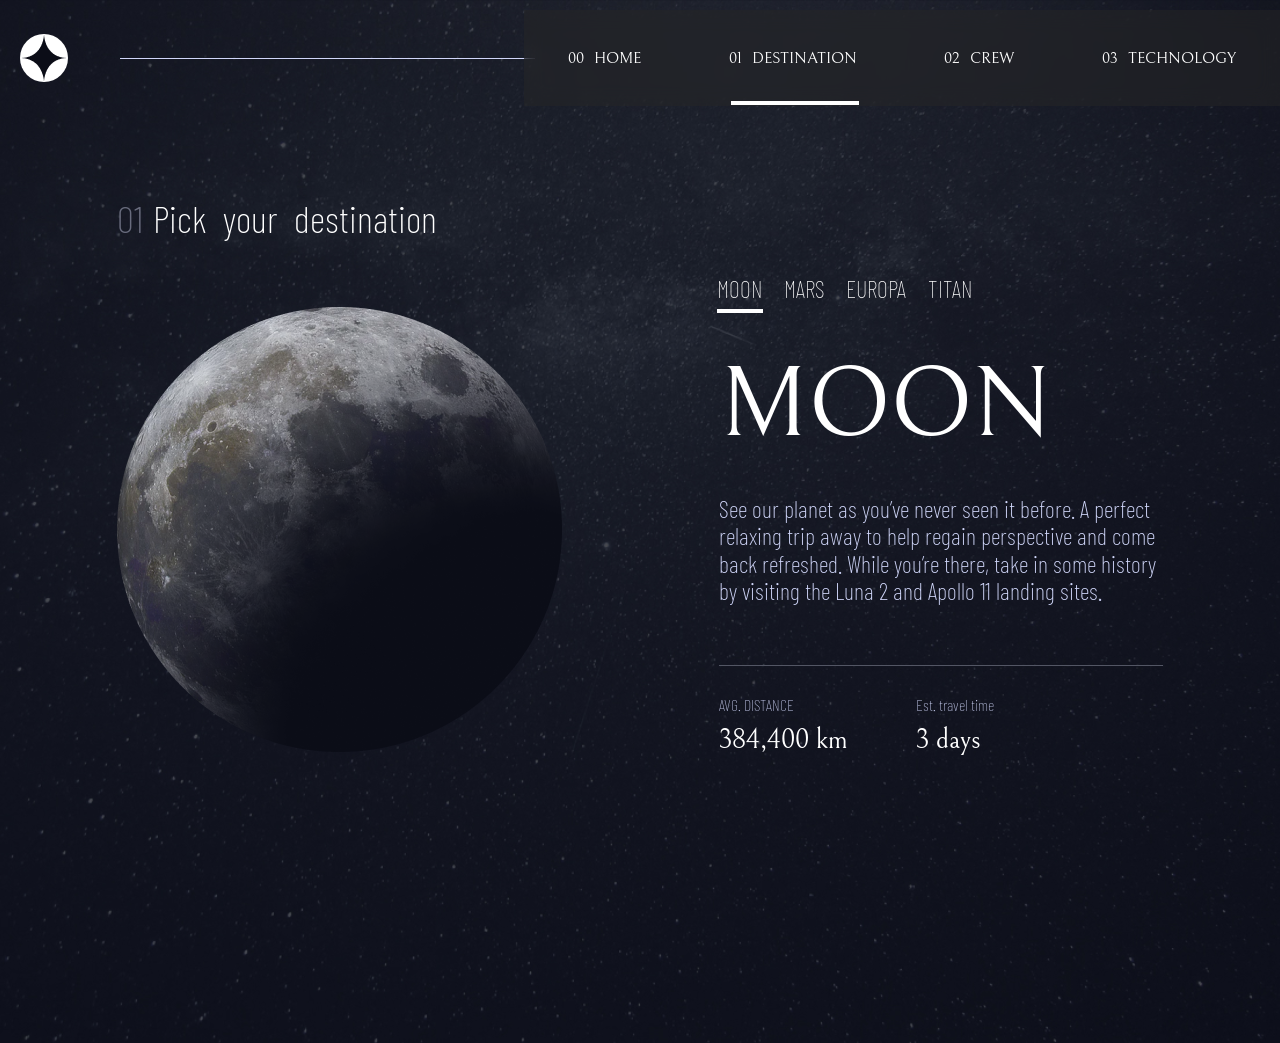
==== destination.html @ 1e0c6019 "Add files via upload" ====
<!DOCTYPE html>
<html lang="en">
<head>
    <meta charset="UTF-8">
    <meta http-equiv="X-UA-Compatible" content="IE=edge">
    <meta name="viewport" content="width=device-width, initial-scale=1.0">
    <!--main css file-->
    <link rel="stylesheet" href="styles/master.css">
    <!--normalize css file-->
    <link rel="stylesheet" href="styles/normalize.css">
    <!--fontawosme css file-->
    <link rel="stylesheet" href="styles/all.min.css"> 
    <link rel="stylesheet" href="https://cdnjs.cloudflare.com/ajax/libs/font-awesome/4.7.0/css/font-awesome.min.css">
    <!--google font-->
    <link rel="preconnect" href="https://fonts.googleapis.com">
    <link rel="preconnect" href="https://fonts.gstatic.com" crossorigin>
    <link href="https://fonts.googleapis.com/css2?family=Bellefair&display=swap" rel="stylesheet">
    <link rel="preconnect" href="https://fonts.googleapis.com">
    <link rel="preconnect" href="https://fonts.gstatic.com" crossorigin>
    <link href="https://fonts.googleapis.com/css2?family=Barlow:wght@100;200;300;400&display=swap" rel="stylesheet">
    <link rel="preconnect" href="https://fonts.googleapis.com">
    <link rel="preconnect" href="https://fonts.gstatic.com" crossorigin>
    <link href="https://fonts.googleapis.com/css2?family=Barlow+Condensed:wght@100;200;300;400;500;600;700&family=Barlow:wght@100;200;300;400&display=swap" rel="stylesheet">
    <title>Space X</title>
</head>
<body>
    <div class="landing-page destination">
        <nav>
            <div class="left-side">
                <div class="logo">
                    <div class="cricle"></div>
                    <img src="img/Path.png" alt="">
                </div>
            </div>
            <div class="midlle-side">
                <hr>
            </div>
            <div class="right-side">
                <ul>
                    <li><a  href="index.html">00 HOME</a><a class="hr" href="index.html"><hr></a></li>
                    <li><a  href="destination.html">01 DESTINATION</a><a class="hr" href="destination.html"><hr></a></li>
                    <li><a  href="crew.html"> 02 CREW</a><a class="hr" href="crew.html"><hr></a></li>
                    <li><a  href="technology.html">03 TECHNOLOGY</a><a class="hr" href="technology.html"><hr></a></li>                
                </ul>
            </div>
            <div class="icon-list">
                <a onclick="actoin2();" id="list" href="#">
                    <div class="icon"></div>
                    <div class="icon"></div>
                    <div class="icon"></div>
                </a>
            </div>
            <div class="side-lise">
                <a onclick="exit();" class="exit" href="#">&#x2715</a>
                <ul class="side-ul">
                    <li>
                        <ul class="sub-menu">
                            <li><a href="index.html">00 HOME</a></li>
                            <li><a href="destination.html">01 DESTINATION</a></li>
                            <li><a href="crew.html">02 CREW</a></li>
                            <li><a href="technology.html">03 TECHNOLOGY</a></li>
                        </ul>
                    </li>
                </ul>
                
            </div>
        </nav>
        <div class="slider-container">
            <div class="detination-navbar">
                <ul>
                    <li><a class="frist-a" data-index="1" href="#MOON">MOON</a> <a class="hr" href="#MOON"><hr></a></li>
                    <li><a class="frist-a" data-index="2" href="#MARS">MARS</a><a class="hr" href="#MARS"><hr></a></li>
                    <li><a class="frist-a" data-index="3" href="#EUROPA">EUROPA</a><a class="hr" href="#EUROPA"><hr></a></li>
                    <li><a class="frist-a" data-index="4"  href="#TITAN">TITAN</a><a class="hr" href="#TITAN"><hr></a></li>
                </ul>
            </div>
            <div class="container ">
                <div class="destination-left-side">
                    <p><span class="number">01</span>Pick your destination</p>
                    <img src="img/moon.png" alt="">
                </div>
                <div class="destination-right-side">
                    <div class="cards-container">
                        <div class="card">
                            <div class="content-box">
                                <h1>MOON</h1>
                                <p>
                                    See our planet as you’ve never seen it before.
                                    A perfect relaxing trip away to help regain
                                    perspective and come back refreshed. While you’re
                                    there, take in some history by visiting the Luna 2
                                    and Apollo 11 landing sites.
                                </p>
                            </div>
                            <div class="middle">
                                <hr class="card-hr">
                            </div>
                            <div class="number-box">
                                <div class="number-card">
                                    <p class="header">AVG. DISTANCE</p>
                                    <p class="describtion">384,400 km</p>
                                </div>
                                <div class="number-card">
                                    <p class="header">Est. travel time</p>
                                    <p class="describtion">3 days</p>
                                </div>
                            </div>
                        </div>
                    </div>
                </div>
            </div>
            <div class="container ">
                <div class="destination-left-side">
                    <p><span class="number">01</span>Pick your destination</p>
                    <img src="img/mars.png" alt="">
                </div>
                <div class="destination-right-side">
                    <div class="cards-container">
                        <div class="card">
                            <div class="content-box">
                                <h1>MARS</h1>
                                <p>
                                    Don’t forget to pack your hiking boots. You’ll 
                                    need them to tackle Olympus Mons, the tallest planetary
                                    mountain in our solar system. It’s two and a half times
                                    the size of Everest!
                                </p>
                            </div>
                            <div class="middle">
                                <hr class="card-hr">
                            </div>
                            <div class="number-box">
                                <div class="number-card">
                                    <p class="header">AVG. DISTANCE</p>
                                    <p class="describtion">225 MIL. km</p>
                                </div>
                                <div class="number-card">
                                    <p class="header">Est. travel time</p>
                                    <p class="describtion">9 months</p>
                                </div>
                            </div>
                        </div>
                    </div>
                </div>
            </div>
            <div class="container ">
                <div class="destination-left-side">
                    <p><span class="number">01</span>Pick your destination</p>
                    <img src="img/EUROPA.png" alt="">
                </div>
                <div class="destination-right-side">
                    <div class="cards-container">
                        <div class="card">
                            <div class="content-box">
                                <h1>EUROPA</h1>
                                <p>
                                    The smallest of the four Galilean moons orbiting
                                    Jupiter, Europa is a winter lover’s dream. With
                                    an icy surface, it’s perfect for a bit of ice skating,
                                    curling, hockey, or simple relaxation in your snug wintery cabin.
                                </p>
                            </div>
                            <div class="middle">
                                <hr class="card-hr">
                            </div>
                            <div class="number-box">
                                <div class="number-card">
                                    <p class="header">AVG. DISTANCE</p>
                                    <p class="describtion">628 MIL. km</p>
                                </div>
                                <div class="number-card">
                                    <p class="header">Est. travel time</p>
                                    <p class="describtion">3 years</p>
                                </div>
                            </div>
                        </div>
                    </div>
                </div>
            </div>
            <div class="container ">
                <div class="destination-left-side">
                    <p><span class="number">01</span>Pick your destination</p>
                    <img src="img/TITAN.png" alt="">
                </div>
                <div class="destination-right-side">
                    <div class="cards-container">
                        <div class="card">
                            <div class="content-box">
                                <h1>TITAN</h1>
                                <p>
                                    The only moon known to have a dense atmosphere other
                                    than Earth, Titan is a home away from home 
                                    (just a few hundred degrees colder!). As a bonus, you
                                    get striking views of the Rings of Saturn.
                                </p>
                            </div>
                            <div class="middle">
                                <hr class="card-hr">
                            </div>
                            <div class="number-box">
                                <div class="number-card">
                                    <p class="header">AVG. DISTANCE</p>
                                    <p class="describtion">1.6 BIL. km</p>
                                </div>
                                <div class="number-card">
                                    <p class="header">Est. travel time</p>
                                    <p class="describtion">7 years</p>
                                </div>
                            </div>
                        </div>
                    </div>
                </div>
            </div>
        </div>
    <script src="scripts/main.js"></script>
</body>
---- styles/master.css ----
/** global rules **/
* {
    -webkit-box-sizing: border-box;
    -moz-box-sizing: border-box;
    box-sizing: border-box;
    margin: 0;
    padding: 0;
}
:root{
    --main-background-color: #0B0D17;
    --main-text-color: #FFFFFF;
    --second-text-color: #D0D6F9;
}
html{
    scroll-behavior: smooth;
}
body{
    font-family: 'Bellefair';
}
ul{
    list-style: none;
    padding: 0;
    margin: 0;
}
ul a{
    text-decoration: none;

}
hr{
    border: none;
}
.container {
    padding-left: 15px;
    padding-right: 15px;
    margin-left: auto;
    margin-right: auto;
}
  /* Small */
@media (min-width: 768px) {
    .container {
    width: 750px;
    }
}
  /* Medium */
@media (min-width: 992px) {
    .container {
    width: 970px;
    }
}
  /* Large */
@media (min-width: 1200px) {
    .container {
    width: 1170px;
    }
}
/* navbar */
.landing-page{
    position: relative;
    width: 100%;
    overflow: hidden;
    height: 667px;
}

.landing-page::before {
    content: "";
    position: absolute;
    top: 0;
    left: 0px;
    background-image: url('../img/Bitmap.jpg'); 
    background-size: cover; 
    background-position: center;
    width: 100%;
    height: 100%;
    z-index: -1; 
}
nav{
    display: flex;
    justify-content: space-between;
    align-items: flex-start;
    height: 96px;
    padding: 10px 0 0 20px;
    position: relative;
}
.left-side{
    height: 96px;
    display: flex;
    align-items: center;
    justify-content: center;
}
.logo{
    position: relative;
}
.left-side img{
    position: absolute;
    left: 0;
    top: 0;
}
.cricle{
    width: 48px;
    height: 48px;
    background-color: var(--main-text-color);
    border-radius: 25px;
}
.midlle-side{
    display: flex;
    flex-direction: column;
    justify-content: center;
    align-items: flex-start;
    height: 96px;
    width: 33%;
    margin-right: -5%;
}
.midlle-side hr{
    border-top: solid 1px #D0D6F9;
    width: 100%;
    flex-shrink: 0;
}
.right-side{
    width: 60%;
    height: 96px;
    display: flex;
    flex-direction: column;
    justify-content: center;
    position: relative;
    z-index: 999;
}
.right-side::before{
    content: "";
    position: absolute;
    top: 0;
    left: 0;
    width: 100%;
    height: 100%;
    background-color: rgba(39, 38, 38, 0.5); 
    background-size: cover;
    background-position: center;
    backdrop-filter: blur(10px);
    z-index: -1;
}
.right-side ul{
    display: flex;
    justify-content: space-around;
    width: 100%;
}
.right-side ul li{
    height: 50%;
    display: flex;
    flex-direction: column;
    justify-content: space-between;
    align-items: center;
    position: relative;
    cursor: pointer;
}
.right-side ul li .hr{
    width: 0;
    border-top: solid 4px var(--second-text-color);
    position: absolute;
    bottom: -47px;
    transition:  0.2s ease; 
    text-align: center;
    margin-left: 5%;
}
.right-side ul li .active{
    width: 100%;
    border-top: solid 4px var(--main-text-color);
    position: absolute;
    bottom: -47px;
    transition:  0.2s ease; 
    display: flex;
    margin-left: 5px;
}
.right-side ul li:hover .hr{
    width: 100%;
}
.right-side ul li a{
    color: var(--main-text-color);
    word-spacing: 6px;
    font-size: 16px;
}
.side-lise{
    height: 1024px;
    display: none;
    flex-direction: column;
    justify-content: center;
    position: relative;
    width: 80%;
    padding-left: 30px;
    z-index: 999;
}
.side-lise::before{
    content: "";
    position: absolute;
    top: 0;
    left: 0;
    width: 100%;
    height: 100%;
    background-color: rgba(53, 52, 52, 0.5); 
    background-size: cover;
    background-position: center;
    backdrop-filter: blur(24px);
    z-index: -1;
}
.side-lise .exit{
    display: flex;
    justify-content: center;
    font-size: 30px;
    width: 25px;
    height: 25px;
    color: var(--second-text-color);
    text-decoration: none;
    position: absolute;
    top: 5%;
    right: 10%;
}
.icon-list{
    position: absolute;
    right: 20px;
    top: 40px;
    display: none;
    

}
.icon{
    width: 28px;
    height: 5px;
    background-color: var(--main-text-color);
    margin-bottom: 5px;
    border-radius: 14px;
}
.side-lise .side-ul{
    height: 68%;
}
.side-lise .sub-menu{
    display: flex;
    flex-direction: column;
    justify-content: space-around;
    align-items: flex-start;
    width: 100%;
    height: 230px;
    margin-bottom: 70%;

}
.side-lise .sub-menu li a{
    color: var(--main-text-color);
    word-spacing: 6px;
    font-size: 16px;
}


@media (max-width: 880px){
    .midlle-side {
        width: 30%;
        margin-right: -5%;
    }
}
@media (max-width: 768px){

    .landing-page::before {
        content: "";
        position: absolute;
        top: -2px;
        left: 0;
        background-image: url('../img/Bitmap-2.jpg'); 
        background-size: cover; 
        background-position: center;
        width: 100%;
        height: 100%;
        z-index: -1; 
    }
    nav{
        padding-top: 0;
    }
    .midlle-side hr{
        display: none;
    }
    .right-side ul{
        padding: 0 10px 0 0;
    }
    .right-side ul li a{
        font-size: 14px;
    }
}
@media (max-width: 630px){
    .right-side ul li a{
        font-size: 12px;
    }
}
@media (max-width: 568px){
    .right-side{
        display: none;
    }
    .icon-list{
        display: block;
    }

    .side-lise ul .sub-menu{
        width: 254px;
    }
}
/* landing page */
.landing-page .container{
    display: flex;
    justify-content: space-between;
    align-items: flex-end;   
    height: 70%; 
}
.landing-page .container .landing-content{
    width: 50%;
}

.landing-page .container .landing-content .content-box .frist-p{
    color: var(--second-text-color);
    font-size: 28px;
}
.landing-page .container .landing-content .content-box h1{
    color: var(--main-text-color);
    font-size: 150px;
    margin: 20px 0 20px;
    font-weight: 400;
}
.landing-page .container .landing-content .content-box .second-p{
    color: var(--second-text-color);
    font-size: 18px;
    width: 85%;
    line-height: 32px;
}
.landing-page .container .down-sec{

    position: relative;
    display: flex;
    flex-direction: column;
    align-items: center;
    justify-content: center;
}
.landing-page .container .landing-button{
    width: 0;
    height: 0;
    border-radius: 207px;
    background-color: rgba(97, 97, 97, 0.7);
    transition: 0.4s ease;
    position: absolute;
    z-index: -1;
}

.landing-page .container button{
    width: 274px;
    height: 274px;
    border: none;
    border-radius: 137px;
    color: var(--main-background-color);
    font-size: 32px;
    font-weight: 100;
    cursor: pointer;
    box-shadow: 2px 2px 4px rgba(0, 0, 0, 0.15);
}
.landing-page .container .down-sec:hover .landing-button{
    width: 384px;
    height: 384px;
}
@media (max-width: 768px){
    .landing-page{
        height: 1024px;
    }
    .landing-page .container{
        display: flex;
        flex-direction: column;
        justify-content: space-between;
        align-items: center;   
        height: 70%; 
    }
    .landing-page .container .landing-content{
        display: flex;
        flex-direction: column;
        justify-content: center;
        align-items: center;
        height: 50%;
        width: 50%;
        margin-top: 10%;
        margin-bottom: 10%;
    }
    .landing-page .container .landing-content .content-box .frist-p{
        font-size: 20px;
        text-align: center;
    }
    .landing-page .container .landing-content .content-box h1{
        letter-spacing: 4px;
        margin: 15px 0 15px;
        font-weight: 400;
    }
    .landing-page .container .landing-content .content-box .second-p{
        font-size: 16px;
        line-height: 32px;
        text-align: center;
        width: 100%;
    }
    .landing-page .container .down-sec{
        margin-bottom: -30%;
        height: 50%;
        width: 50%;
    }
    .landing-page .container button{
        width: 242px;
        height: 242px;
        border-radius: 121px;
        font-size: 32px;
    }
    .landing-page .container .down-sec:hover .landing-button{
        width: 334px;
        height: 334px;
        border-radius: 167px;
    }
}
@media (max-width: 568px){
    .landing-page .container .landing-content .content-box h1{
        font-size: 100px;
        margin: 30px 0 30px;
    }
    .landing-page .container .landing-content .content-box .second-p{
        font-size: 15px;
        width: 150%;
        margin-left: -23%;
    }
    .landing-page .container .down-sec{
        margin-bottom: -25%;
    }
    .landing-page .container button{
        width: 220px;
        height: 220px;
        border-radius: 110px;
        font-size: 32px;
    }
    .landing-page .container .down-sec:hover .landing-button{
        width: 334px;
        height: 334px;
        border-radius: 167px;
    }
}
@media (max-width: 568px){
    .landing-page .container .landing-content .content-box .second-p{
        font-size: 15px;
        width: 130%;
        margin-left: -13%;
    }
}
@media (max-width: 428px){
    .landing-page .container .landing-content .content-box .frist-p{
        font-size: 16px;
    }
    .landing-page .container .landing-content .content-box h1{
        font-size: 80px;
        margin: 30px 0 30px;
    }
    .landing-page .container .landing-content .content-box .second-p{
        font-size: 15px;
        width: 130%;
        margin-left: -14.5%;
    }
    .landing-page .container button{
        width: 190px;
        height: 190px;
        border-radius: 95px;
        font-size: 20px;
    }
    .landing-page .container .down-sec:hover .landing-button{
        width: 300px;
        height: 300px;
        border-radius: 150px;
    }
}
@media (max-width: 368px){
    .landing-page .container .landing-content .content-box .second-p{
        font-size: 15px;
        width: 110%;
        margin-left: -5%;
    }
    .landing-page .container button{
        width: 150px;
        height: 150px;
        border-radius: 75px;
        font-size: 20px;
    }
    .landing-page .container .down-sec:hover .landing-button{
        width: 280px;
        height: 280px;
        border-radius: 140px;
    }
}
/* destination page */
.destination{
    position: relative;
    width: 100%;
    overflow: hidden;
    height: 100%;
}

.destination::before {
    content: "";
    position: absolute;
    top: 0;
    left: 0px;
    background-image: url('../img/detination-bitmap.jpg'); 
    background-size: cover; 
    background-position: center;
    width: 100%;
    height: 100%;
    z-index: -1; 
}
.slider-container {
    position: relative;
    width: 100%;
    height: 1024px;
}
.slider-container .container {
    position: absolute;
    top: -100%;
    left: 8%;
    right: 8%;
    opacity: 0;
    transition: opacity 1s;
    z-index: 1;
    display: flex;
    justify-content: space-between;
    align-items: flex-end;
    width: 84%;
}
.slider-container .activee {
    opacity: 1;
    top: 2%;
}

.destination .destination-left-side{
    width: 50%;
    
}
.destination .destination-left-side p{
    font-family: 'Barlow Condensed', sans-serif;
    font-weight: 200;
    color: var(--main-text-color);
    font-size: 38px;
    word-spacing: 8px;
    width: 100%;
}
.destination .destination-left-side p .number{
    font-size: 38px;
    margin-right: 10px;
    color: var(--second-text-color);
    filter: brightness(50%);
}
.destination .destination-left-side img{
    width: 445px;
    margin-left: 0px;
    margin-top: 15%;
}
.destination .destination-right-side{
    width: 50%;
    margin-left: 15%;
}
.destination  .detination-navbar{
    width: 100%;
    margin-bottom: -6%;
}
.destination .detination-navbar ul{
    display: flex;
    justify-content: space-between;
    align-items: flex-start;
    width: 20%;
    position: absolute;
    top: 25%;
    right: 24%;
    z-index: 10;
}
.destination .detination-navbar ul li{
    height: 50%;
    display: flex;
    flex-direction: column;
    justify-content: space-between;
    align-items: center;
    cursor: pointer;
}
.destination .detination-navbar ul li a{
    color: var(--main-text-color);
    font-size: 24px;
    font-family: 'Barlow Condensed', sans-serif;
    font-weight: 100;
}
.destination  .detination-navbar li .hr{
    width: 0;
    border-top: solid 4px var(--second-text-color);
    position: absolute;
    bottom: -10px;
    transition:  0.2s ease; 
    text-align: center;
}
.destination  .detination-navbar ul li .active{
    width: 18%;
    border-top: solid 4px var(--main-text-color);
    position: absolute;
    bottom: -10px;
    transition:  0.2s ease; 
    display: flex;
}
@media (min-width: 768px){
    .destination  .detination-navbar li:hover .hr{
        width: 18%;
    }
}
.destination .destination-right-side .content-box h1{
    color: var(--main-text-color);
    font-size: 100px;
    font-weight: 400;
}
.destination .destination-right-side .content-box p{
    color: var(--second-text-color);
    font-size: 24px;
    font-family: 'Barlow Condensed', sans-serif;
    font-weight: 200;
    width: 100%;
    margin-top: -8%;
}
.destination .destination-right-side .card-hr{
    width: 100%;
    border-top: solid 1px var(--second-text-color);
    margin: 60px 0 30px;
    filter: brightness(40%);
}
.destination .destination-right-side .number-box{
    display: flex;
    justify-content: space-between;
    align-items: flex-start;
    width: 62%;
}
.destination .destination-right-side .number-box .number-card .header{
    color: var(--second-text-color);
    font-size: 16px;
    font-weight: 100;
    font-family: 'Barlow Condensed', sans-serif;
    margin-bottom: 10px;
}
.destination .destination-right-side .number-box .number-card .describtion{
    color: var(--main-text-color);
    font-size: 28px;
    font-weight: 200;
}
@media (max-width: 1168px){
    .destination .detination-navbar ul{
        width: 30%;
        top: 20%;
        right: 10%;
    }
}
@media (max-width: 1114px){
    .destination .detination-navbar ul{
        width: 30%;
        top: 17%;
        right: 13%;
    }
    .destination .destination-left-side{
        height: 80%;
        width: 40%;
    }
    .destination .destination-left-side img{
        width: 300px;
    }
    .destination .destination-left-side p  {
        font-size: 28px;
    }
    .destination .destination-left-side p .number {
        font-size: 28px;
    }
    .destination .destination-right-side{
        height: 80%;
        width: 40%;
    }
    .destination .destination-right-side .content-box h1{
        font-size: 80px;
    }
    .destination .destination-right-side .content-box p{
        width: 100%;
        font-size: 16px;
    }
    .destination .destination-right-side .number-box{
        width: 100%;
    }
}
@media (max-width: 768px){
    .destination{
        position: relative;
        width: 100%;
        height: 1300px;
    }
    .destination::before {
        content: "";
        position: absolute;
        top: 0;
        left: 0;
        background-image: url('../img/detination-bitmap-2.jpg'); 
        background-size: cover; 
        background-position: center;
        width: 100%;
        height: 100%;
        z-index: -1; 
    }
    .destination  .detination-navbar li:hover .hr{
        width: 18%;
    }
    .describtion .container{
        flex-direction: column;
        justify-content: center;
        align-items: center;
    }
    .destination .destination-left-side p{
        font-weight: 200;
        font-size: 38px;
        word-spacing: 8px;
        margin-left: 20px;
        margin-bottom: 50px;
    }
    .destination .destination-left-side p .number{
        font-size: 38px;
    }
    .destination .destination-left-side img{
        width: 300px;
        margin-left: 0;
        margin-top: 5%;
        margin-bottom: 50px;

    }
    .destination .destination-left-side{
        width: 100%;
        display: flex;
        flex-direction: column;
        align-items: center;
        margin-top: 60px;
    }
    .destination .destination-right-side{
        width: 100%;
        margin-left: 0;
        margin-top: 50px;
        margin-bottom: 100px;
        display: flex;
        flex-direction: column;
        align-items: center;
    }
    .destination  .detination-navbar{
        width: 100%;
        height: 50%;
    }
    .destination .detination-navbar ul{
        width: 50%;
        top: 56%;
        right: 25%;
    }
    .destination .destination-right-side .content-box{
        display: flex;
        flex-direction: column;
        align-items: center;
    }
    .destination .destination-right-side .content-box h1{
        font-size: 80px;
        text-align: center;
        margin-bottom: 5px;
        margin-top: 60px;
    }
    .destination .destination-right-side .content-box p {
        text-align: center;
        font-size: 28px;
        line-height: 38px;
        width: 100%;
        margin-top: 0;
    }
    .destination .destination-right-side .middle{
        display: flex;
        flex-direction: column;
        align-items: center;
    }
    .destination .destination-right-side .card-hr{
        width: 80%;
        margin-top: 50px;
    }
    .destination .destination-right-side .number-box{
        justify-content: space-around;
        align-items: center;
        width: 100%;
    }
    .destination .destination-right-side .number-box .header,.describtion{
        text-align: center;
    }
    
}
@media (max-width: 568px){
    .slider-container .container {
        top: 2%;
    
    }
    .destination .destination-left-side{
        margin-top: 10px;
    }
    .destination .destination-left-side img{
        width: 200px;
        margin-left: 0;
        margin-top: 2%;
    }
    .destination .destination-left-side p{
        text-align: center;
        margin-left: 0;
        font-size: 28px;

    }
    .destination .destination-left-side p .number{
        font-size: 28px;
    }
    .destination .detination-navbar ul{
        width: 50%;
        top: 39%;
        right: 25%;
    }
}
@media (max-width: 468px){

    .destination .destination-left-side{
        margin-top: 10px;
    }
    .destination .destination-left-side img{
        width: 170px;
        margin-left: 0;
        margin-top: 2%;
    }
    .destination .destination-left-side p{
        text-align: center;
        margin-left: 0;
    }
    .destination .detination-navbar ul{
        width: 70%;
        top: 35%;
        right: 15%;
    }
    .destination .destination-left-side p{
        text-align: center;
        margin-left: 0;
        font-size: 28px;

    }
    .destination .destination-left-side p .number{
        font-size: 28px;
    }
    .destination .destination-right-side .content-box p {
        font-size: 18px;
    }
    .destination .destination-right-side .number-box{
        flex-direction: column;
    }
    .destination .destination-right-side .number-box .number-card{
        margin-bottom: 25px;
    }
}

/* crew page */
.crew{
    position: relative;
    width: 100%;
    overflow: hidden;
    height: 835px;
}

.crew::before {
    content: "";
    position: absolute;
    top: 0;
    left: 0px;
    background-image: url('../img/crew-bitmap.png'); 
    background-size: cover; 
    background-position: center;
    width: 100%;
    height: 100%;
    z-index: -1; 
}
.crew .slider-container{
    margin-top: 60px;
    position: relative;
}
.crew .slider-container .container{
    display: flex;
    align-items: flex-start;
    justify-content: space-between;
}
.crew .slider-container .container .crew-left-side {
    display: flex;
    flex-direction: column;
    align-items: flex-start;
    justify-content: space-between;
    height: 50%;
    width: 50%;
}
.crew .slider-container .container .crew-left-side p{
    font-weight: 100;
    color: var(--main-text-color);
    font-size: 28px;
    word-spacing: 8px;
    width: 100%;
}
.crew .slider-container .container .crew-left-side p .number{
    font-size: 28px;
    margin-right: 10px;
    color: var(--second-text-color);
    filter: brightness(50%);
}
.crew .slider-container .container .crew-left-side .content-box{
    display: flex;
    flex-direction: column;
    align-items: flex-start;
    justify-content: space-between;
    height: 30%;
}
.crew .slider-container .container .crew-left-side .content-box .frist-p{
    font-size: 32px;
    margin-right: 15px;
    color: var(--second-text-color);
    filter: brightness(50%);
    margin-bottom: 10px;
    font-weight: 100;
}
.crew .slider-container .container .crew-left-side .content-box h3{
    color: var(--main-text-color);
    font-size: 56px;
    font-weight: 100;
    word-spacing: 5px;
    margin-bottom: 30px;
}
.crew .slider-container .container .crew-left-side .content-box .second-p{
    color: var(--second-text-color);
    font-size: 18px;
    font-weight: 100;
    width: 85%;
    font-family: 'Barlow Condensed', sans-serif;

}
.crew .slider-container .container .crew-right-side {
    display: flex;
    flex-direction: column;
    align-items: center;
    justify-content: space-between;
    height: 100%;
    width: 50%;
}
.crew .slider-container .container .crew-right-side img{
    margin-left: 60px;
}
.crew .slider-container .container .crew-right-side .ul{
    height: 100%;
    width: 100%;
}
.crew .slider-container .bultos{
    display: flex;
    flex-direction: column;
    align-items: center;
    width: 50%;
    position: absolute;
    top: 58%;
    left: -9%;
    z-index: 999;
}
.crew .slider-container .bultos ul{
    width: 25%;
    display: flex;
    justify-content: space-between;
    align-items: flex-start;
}
.crew .slider-container .bultos ul li{
    width: 20px;
    height: 20px;
    border-radius: 10px;
    background-color: rgb(97, 97, 97);
    cursor: pointer;
}
.crew .slider-container .bultos ul .active-bullet{
    background-color: var(--main-text-color);
}
@media (max-width: 768px){
    .crew{
        position: relative;
        width: 100%;
        height: 1100px;
    }
    .crew::before {
        content: "";
        position: absolute;
        top: 0;
        left: 0;
        background-image: url('../img/crew-bitmap-2.jpg'); 
        background-size: cover; 
        background-position: center;
        width: 100%;
        height: 100%;
        z-index: -1; 
    }
    .crew .slider-container .container{
        display: flex;
        flex-direction: column;
        align-items: center;
        justify-content: space-between;
    }
    .crew .slider-container .container .crew-left-side,.crew-right-side{
        width: 100%;
        align-items: center;
    }
    .crew .slider-container .container .crew-left-side p {
        font-size: 20px;
        margin-bottom: 40px;
    }
    .crew .slider-container .container .crew-left-side p .number{
        font-size: 20px;
    }
    .crew .slider-container .container .crew-left-side .content-box .frist-p{
        font-size: 24px;
        color: var(--second-text-color);
        filter: brightness(50%);
        margin-bottom: 10px;
        font-weight: 100;
        margin-left: 0;
        text-align: center;
    }
    .crew .slider-container .container .crew-left-side .content-box{
        width: 100%;
        height: 60%;
        align-items: center;
    }
    .crew .slider-container .container .crew-left-side .content-box h3{
        color: var(--main-text-color);
        font-size: 40px;
        font-weight: 100;
        word-spacing: 5px;
        margin-bottom: 30px;
    }
    .crew .slider-container .container .crew-left-side .content-box .second-p{
        color: var(--second-text-color);
        font-size: 16px;
        font-weight: 100;
        width: 80%;
        font-family: 'Barlow Condensed', sans-serif;
        margin-left: 0;
        text-align: center;
    }
    .crew .slider-container .container .crew-right-side img{
        width: 456px;
        margin-top: 140px;
        margin-left: 0;
    }
    .crew .slider-container .bultos{
        width: 100%;
        top: 37%;
        height: 50%;
        left: 0%;
        z-index: 999;
    }
    .crew .slider-container .bultos ul{
        width: 18%;
        display: flex;
        justify-content: space-between;
        align-items: flex-start;
    }
    .crew .slider-container .bultos ul li{
        width: 15px;
        height: 15px;
        border-radius: 7.5px;
        background-color: rgb(97, 97, 97);
        cursor: pointer;
    }
}
@media (max-width: 568px){
    .crew{
        height: 1024px;
    }
    .crew .slider-container .container{
        flex-direction: column-reverse;
        justify-content: flex-start;
    }
    .crew .slider-container .container .crew-right-side{
        margin-top: 0;
        height: 650px;
        width: 350px;
        border-bottom: solid 1px #383B4B;   
        overflow: hidden;

    }
    .crew .slider-container .container .crew-right-side img{
        width: 170px;  
    }
    .crew .slider-container .container .crew-left-side .meet {
        text-align: center;
        word-spacing: 10px;
        margin-bottom: 0;
        margin-left: 0;
        position: absolute;
        top: -2%;
    }
    .crew .slider-container .container .crew-left-side{
        margin-left: 0;
        margin-right: 0;
        height: 100%;
    }
    .crew .slider-container .container .crew-left-side .content-box{
        width: 100%;
        height: 100%;
        align-items: center;
        margin-top: 100px;
    }
    .crew .slider-container .container .crew-left-side .content-box .first-p{
        font-size: 20px;
    }
    .crew .slider-container .container .crew-left-side .content-box h3{
        font-size: 28px;
    }
    .crew .slider-container .container .crew-left-side .content-box .second-p{
        width: 100%;
    }
    .crew .slider-container .bultos{
        width: 100%;
        top: 42%;
        left: 0%;
        z-index: 999;
    }
    .crew .slider-container .bultos ul{
        width: 35%;
    
    }
    .crew .slider-container .bultos ul li{
        width: 12px;
        height: 12px;
        border-radius: 6px;
        background-color: rgb(97, 97, 97);
        cursor: pointer;
    }
}
/* tocnology page */
.technology{
    position: relative;
    width: 100%;
    overflow: hidden;
    height: 950px;
}

.technology::before {
    content: "";
    position: absolute;
    top: 0;
    left: 0px;
    background-image: url('../img/tecnology-bitmab.jpg'); 
    background-size: cover; 
    background-position: center;
    width: 100%;
    height: 100%;
    z-index: -1; 
}
.technology .container{
    display: flex;
    flex-direction: column;
    justify-content: space-between;
    align-items: flex-start;
    height: 100%;
    width: 100%;
    margin-top: 120px;
    width: 45%;
    position: absolute;
    left: 40px;
}

.technology .container  p{
    font-weight: 100;
    color: var(--main-text-color);
    font-size: 28px;
    word-spacing: 8px;
    width: 100%;
    margin-bottom: 215px ;
}
.technology .container p .number{
    font-size: 28px;
    margin-right: 10px;
    color: var(--second-text-color);
    filter: brightness(50%);
}
.technology .container ul{
    display: flex;
    flex-direction: column;
    justify-content: flex-start;
    align-items: flex-start;
    height: 100%;
    z-index: 10;
}
.technology .container ul li{
    width: 80px;
    height: 80px;
    border: solid 1px var(--second-text-color);
    border-radius: 40px;
    color: var(--main-text-color);
    font-size: 32px;
    display: flex;
    flex-direction: column;
    align-items: center;
    justify-content: center;
    margin-bottom: 30px;
    cursor: pointer;
}
.technology .container ul .active-number{
    background-color: var(--main-text-color);
    color: var(--main-background-color);
    border: solid 1px var(--main-text-color);
    cursor: pointer;
}
@media (min-width: 768px){
    .technology  .container ul li:hover{
        border: solid 1px white;
    }
}

.technology .tecnology-container{
    display: flex;
    flex-direction: row;
    justify-content: flex-end;
    align-items: flex-start;
    width: 100%;
    height: 100%;
}
.technology .slider-container .container{
    display: flex;
    flex-direction: row;
    align-items: flex-start;
    width: 90%;
    margin-top: 240px;
    height: 100%;
    margin-left: 10%;
}
.technology  .slider-container .container .content-box {
    display: flex;
    flex-direction: column;
    justify-content: center;
    width: 100%;
    height: 72%;
    padding-left: 45px;
}
.technology  .slider-container .container .content-box .first-par{
    font-size: 16px;
    color: var(--second-text-color);
    margin-bottom: 15px;
}
.technology .slider-container .container .content-box h3{
    font-size: 56px;
    color: var(--main-text-color);
    font-weight: 100;
}
.technology .slider-container .container .content-box .second-par{
    font-size: 18px;
    color: var(--second-text-color);
    width: 90%;
    line-height: 32px;
    margin-top: 30px;
}
.technology  .slider-container .container .tecnology-img {
    display: flex;
    flex-direction: column;
    align-items: flex-end;
    justify-content: flex-start;
    height: 100%;
    width: 50%;
} 
.technology .slider-container .container img{
    width: 515px;
}
@media (max-width: 1200px){
    .technology .slider-container .container .content-box h3{
        font-size: 46px;
        color: var(--main-text-color);
        font-weight: 100;
    }
    .technology .slider-container .container .content-box .second-par{

        line-height: 22px;

    }
}
@media (max-width: 1100px){
    .technology .slider-container .container .content-box h3{
        font-size: 40px;
    }
    .technology .slider-container .container .content-box .second-par{

        font-size: 14px;
        width: 90%;

    }
}
@media (max-width: 1050px){
    .technology .slider-container .container .content-box h3{
        font-size: 36px;
    }
    .technology .slider-container .container img{
        width: 415px;
    }
    .technology  .slider-container .container .content-box {
        height: 60%;
    }
    .technology .container  p{
        margin-bottom: 180px ;
    }
}
@media (max-width: 900px){
    .technology .slider-container .container img{
        width: 350px;
    }
    .technology .slider-container .container .content-box h3{
        font-size: 32px;
    }
    .technology .slider-container .container .content-box .second-par{

        line-height: 16px;

    }
    .technology  .slider-container .container .content-box {
        height: 52%;
    }
    .technology .container  p{
        margin-bottom: 150px ;
    }
}
@media (max-width: 768px){    
    .technology{
        height: 100%;
    }
    .technology::before {
        content: "";
        position: absolute;
        top: 0;
        left: 0px;
        background-image: url('../img/tecnology-bitmab-2.png'); 
        background-size: cover; 
        background-position: center;
        width: 100%;
        height: 100%;
        z-index: -1; 
    }
    .technology .slider-container .container{
        flex-direction: column-reverse;
        align-items: center;
        width: 100%;
        margin-top: 0;
        height: 100%;
        margin-left: 0;
    }
    .technology  .slider-container .container .tecnology-img {
        display: flex;
        flex-direction: column;
        align-items: center;
        justify-content: center;
        height: 100%;
        width: 100%;
    }
    .technology  .slider-container .container .tecnology-img img{
        width: 768px;
        height: 310px;
        margin-left: -80px;
    }
    .technology  .slider-container .container .content-box {
        display: flex;
        flex-direction: column;
        align-items: center;
        padding-left: 0;
        margin-right: 70px;
    }
    .technology  .slider-container .container .content-box .first-par{
        text-align: center;
        font-size: 16px;
        margin-bottom: 15px;
    }
    .technology .slider-container .container .content-box h3{
        font-size: 40px;
        text-align: center;
        margin: 0;
    }
    .technology .slider-container .container .content-box .second-par{
        font-size: 16px;
        width: 80%;
        text-align: center;
        line-height: 28px;
        margin-top: 30px;
        font-weight: 200;
    }
    .technology .container{
        width: 45%;
        position: absolute;
        left: 30px;
        width: 100%;
        top: 3%;
    }
    .technology .container  p{
        font-size: 20px;
    }
    .technology .container  p .number{
        font-size: 20px;
    }
    .technology .container ul{
        display: flex;
        flex-direction: row;
        justify-content: center;
        align-items: center;
        position: absolute;
        top: -2%;
        width: 50%;
        left: 21%;
    }
    .technology .container ul li{
        width: 58px;
        height: 58px;
        border: solid 1px var(--second-text-color);
        border-radius: 29px;
        color: var(--main-text-color);
        font-size: 28px;
        margin-bottom: 0px;
        margin-right: 20px;
    }

}
@media (max-width: 668px){
    .technology .container ul{
        top: -5%;
        width: 70%;
        left: 11%;
    }
}
@media (max-width: 568px){    

    .technology .slider-container .container{
        flex-direction: column-reverse;
        align-items: center;
        width: 100%;
        margin-top: 0;
        height: 100%;
        margin-left: 0;
    }
    .technology  .slider-container .container .tecnology-img {
        display: flex;
        flex-direction: column;
        align-items: center;
        justify-content: center;
        height: 100%;
        width: 100%;
    }
    .technology  .slider-container .container .tecnology-img img{
        width: 120%;
        height: 50%;
        margin-left: 0;
    }
    .technology  .slider-container .container .content-box {
        display: flex;
        flex-direction: column;
        align-items: center;
        padding-left: 0;
        width: 90%;
        margin-right: 0;
    }
    .technology  .slider-container .container .content-box .first-par{
        text-align: center;
        font-size: 16px;
        margin-bottom: 15px;
    }
    .technology .slider-container .container .content-box h3{
        font-size: 40px;
        text-align: center;
        margin: 0;
    }
    .technology .slider-container .container .content-box .second-par{
        font-size: 16px;
        width: 100%;
        text-align: center;
        line-height: 28px;
        margin-top: 30px;
        font-weight: 200;
    }
    .technology .container{
        width: 45%;
        position: absolute;
        left: 0;
        width: 100%;
        top: 3%;
    }
    .technology .container  p{
        text-align: center;
        font-size: 30px;
    }
    .technology .container  p .number{
        text-align: center;
        font-size: 30px;
    }
    .technology .container ul{
        display: flex;
        flex-direction: row;
        justify-content: center;
        align-items: center;
        position: absolute;
        top: -2%;
        width: 50%;
        left: 27%;
    }
    .technology .container ul li{
        width: 40px;
        height: 40px;
        border: solid 1px var(--second-text-color);
        border-radius: 29px;
        color: var(--main-text-color);
        font-size: 16px;
        margin-bottom: 0px;
        margin-right: 20px;
    }

}
@media (max-width: 468px){
    .technology .container ul{
        top: -7%;
        width: 50%;
        left: 27%;
    }
    .technology .slider-container .container .content-box h3{
        font-size: 28px;
    }
    .technology .container  p{
        font-size: 20px;
    }
    .technology .container  p .number{
        font-size: 20px;
    }
}
@media (max-width: 368px){
    .technology .container ul{
        top: -11%;
        width: 70%;
        left: 18%;
    }

}
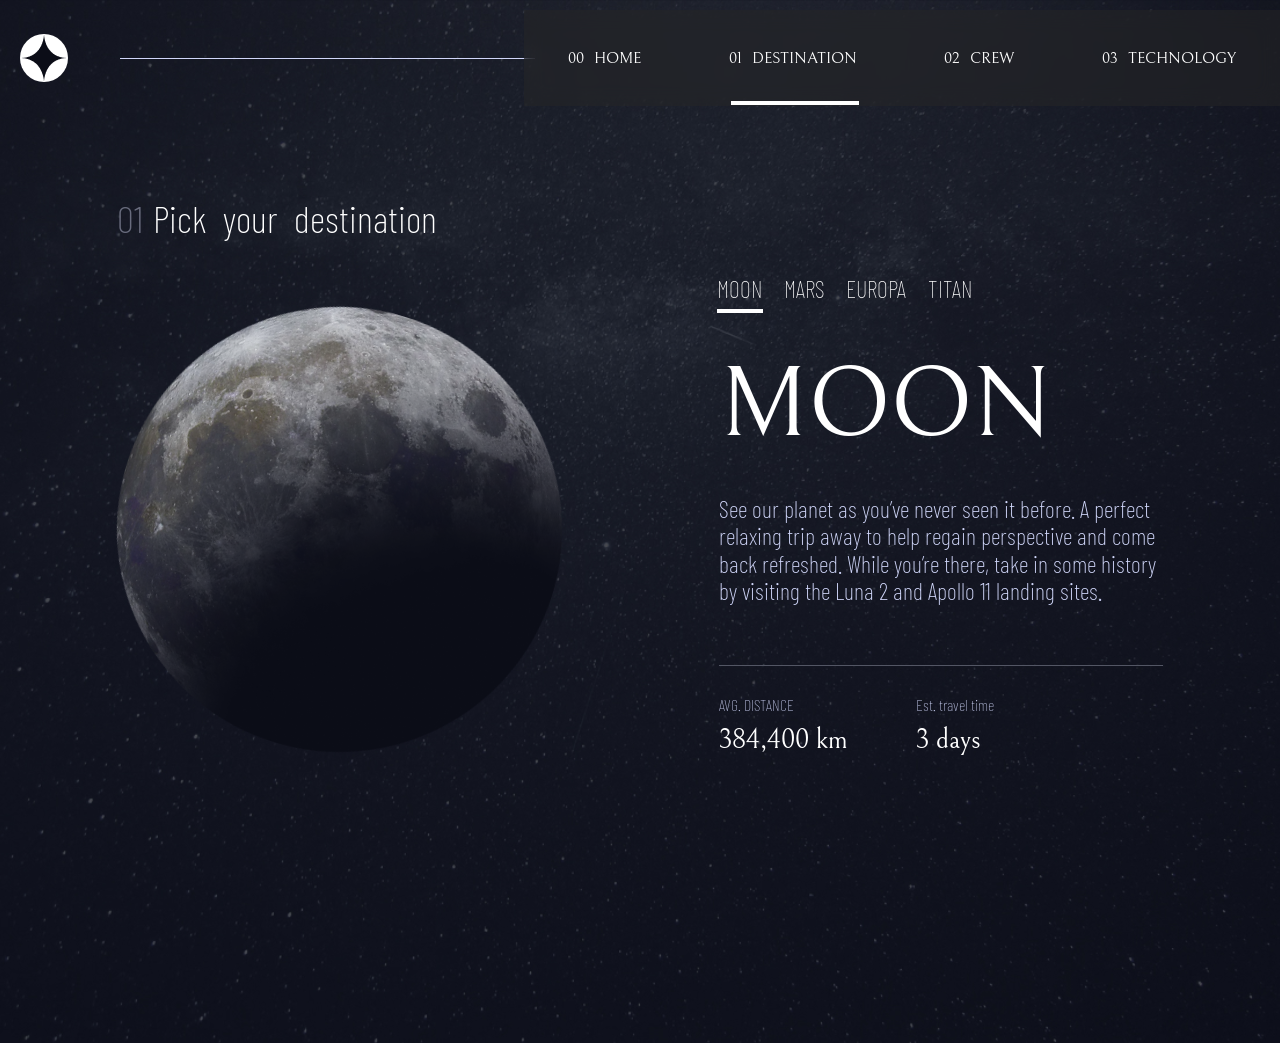
==== commit eff23e2e: "Update destination.html" ====
--- a/destination.html
+++ b/destination.html
@@ -213,4 +213,5 @@
             </div>
         </div>
     <script src="scripts/main.js"></script>
-</body>+    <script src="scripts/destination.js"></script>
+</body>
--- a/styles/master.css
+++ b/styles/master.css
@@ -194,10 +194,10 @@
     left: 0;
     width: 100%;
     height: 100%;
-    background-color: rgba(53, 52, 52, 0.5); 
+    background-color: rgba(53, 52, 52, 0.9); 
     background-size: cover;
     background-position: center;
-    backdrop-filter: blur(24px);
+    backdrop-filter: blur(35px);
     z-index: -1;
 }
 .side-lise .exit{
@@ -550,10 +550,11 @@
     width: 445px;
     margin-left: 0px;
     margin-top: 15%;
+    transition: 1s;
 }
 .destination .destination-right-side{
     width: 50%;
-    margin-left: 15%;
+    margin-left: 15%;    
 }
 .destination  .detination-navbar{
     width: 100%;
@@ -582,6 +583,7 @@
     font-size: 24px;
     font-family: 'Barlow Condensed', sans-serif;
     font-weight: 100;
+    
 }
 .destination  .detination-navbar li .hr{
     width: 0;
@@ -608,6 +610,7 @@
     color: var(--main-text-color);
     font-size: 100px;
     font-weight: 400;
+    transition: 0.5s ease;
 }
 .destination .destination-right-side .content-box p{
     color: var(--second-text-color);
@@ -616,6 +619,7 @@
     font-weight: 200;
     width: 100%;
     margin-top: -8%;
+    transition: 1s ease;
 }
 .destination .destination-right-side .card-hr{
     width: 100%;
@@ -628,6 +632,9 @@
     justify-content: space-between;
     align-items: flex-start;
     width: 62%;
+}
+.destination .destination-right-side .number-box .number-card{
+    transition: 1.5s ease;
 }
 .destination .destination-right-side .number-box .number-card .header{
     color: var(--second-text-color);
@@ -699,9 +706,6 @@
         width: 100%;
         height: 100%;
         z-index: -1; 
-    }
-    .destination  .detination-navbar li:hover .hr{
-        width: 18%;
     }
     .describtion .container{
         flex-direction: column;
@@ -1534,4 +1538,4 @@
         left: 18%;
     }
 
-}+}
